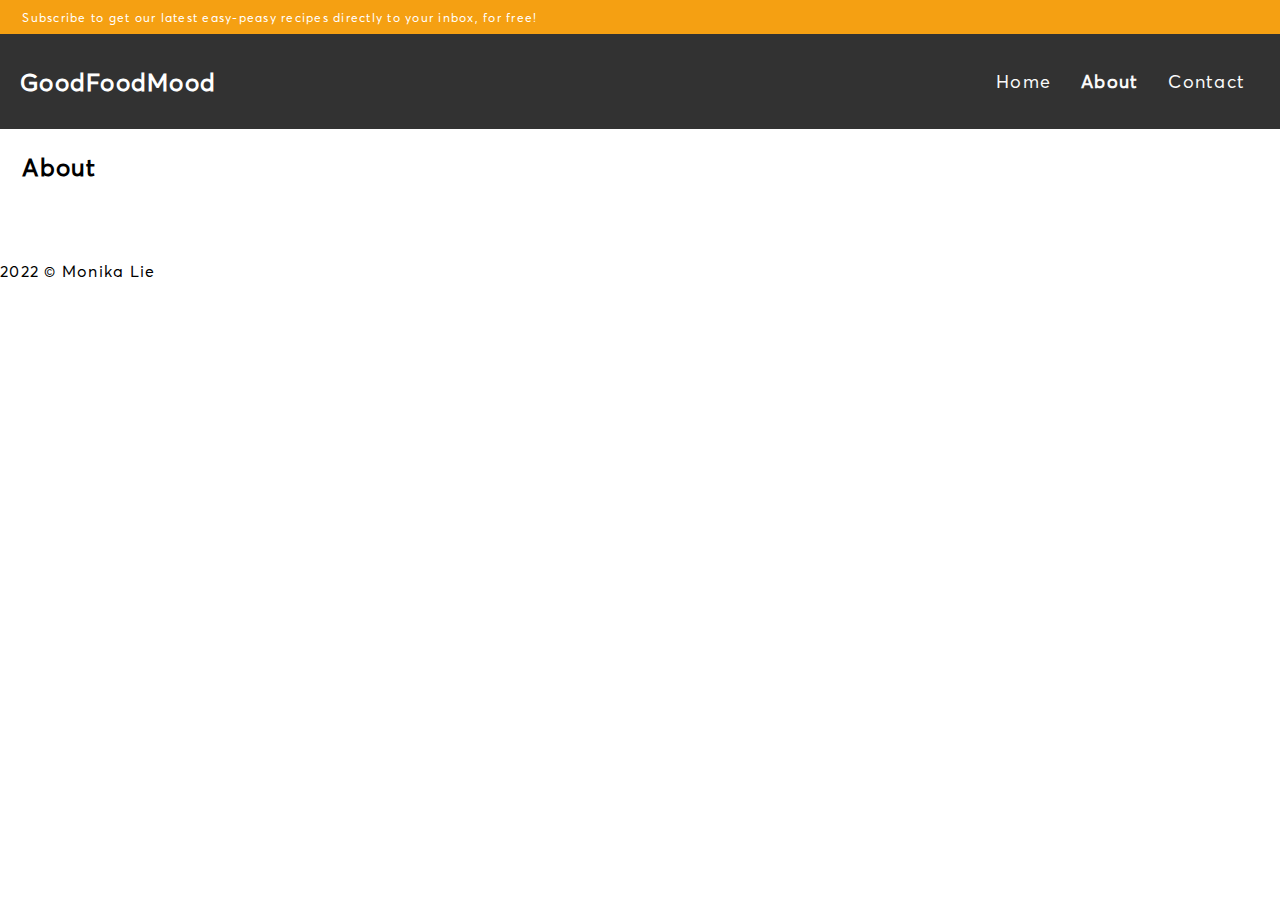
==== pages/about.html @ ccee30ae "Update about.html" ====
<!DOCTYPE html>
<html lang="en">
    <head>
        <title>GoodFoodMood | About</title>
        <meta name="description" content="Homepage for Good Food Mood" />
        <meta name="viewport" content="width=device-width,minimum-scale=1.0,maximum-scale=1.0"/>
        <link href="../css/styles.css" rel="stylesheet" />
        <link rel="icon" href="data:;base64,=" />
        <link rel="stylesheet" href="https://cdnjs.cloudflare.com/ajax/libs/font-awesome/5.15.3/css/all.min.css">
    </head>
    <body>
    <div class="wrapper">
        <!-- Subscribe AD field -->
        <div class="subscribe-field">
            <p>
                Subscribe to get our latest easy-peasy recipes directly to your inbox, for free!
            </p>
        </div>
        <!-- NAVIGATION -->
        <header class='main-header'>
            <div class="menu-wrap">
                <!-- Logo -->
                <a href='../index.html' target='_blank' class="logo-wrap">
                    <h1 clas="logo">GoodFoodMood</h1>
                </a>
                <!-- nav menu drop when checked -->
                <input type='checkbox' id='nav-tog'>
                <!-- Hamburger menu -->
                <label for='nav-tog'  class="drop-trigger">
                    <!-- Hamburg menu bars -->
                    <span class="btn-bar top"></span>
                    <span class='btn-bar middle'></span>
                    <span class='btn-bar bottom'></span>
                </label>
                <!-- Menu -->
                <nav class="main-nav">
                    <!-- Dropdown menu -->
                    <label for='nav-tog' class='nav-revert'></label>
                    <!-- Menu links -->
                    <a href='../index.html' class="nav-item">
                       Home
                    </a>
                    <a href='../pages/about.html' class="nav-item active">
                        About
                    </a>
                    <a href='../pages/contact.html' class="nav-item">
                        Contact
                    </a>
                </nav>
            </div>
        </header>
        <!-- PAGE CONTENT HERE -->
        <section class="home-content">
            <h2>About</h2>
        </section>
    </div>
        <!-- FOOTER -->
        <footer>
            2022 © Monika Lie 
        </footer>
    </body>
</html>
---- css/styles.css ----
@import "imports/variables.css";
@import "imports/nav.css";
@import "imports/layout.css";
@import "imports/header.css";
@import "imports/footer.css";

/* index.html */
@import "index.css";
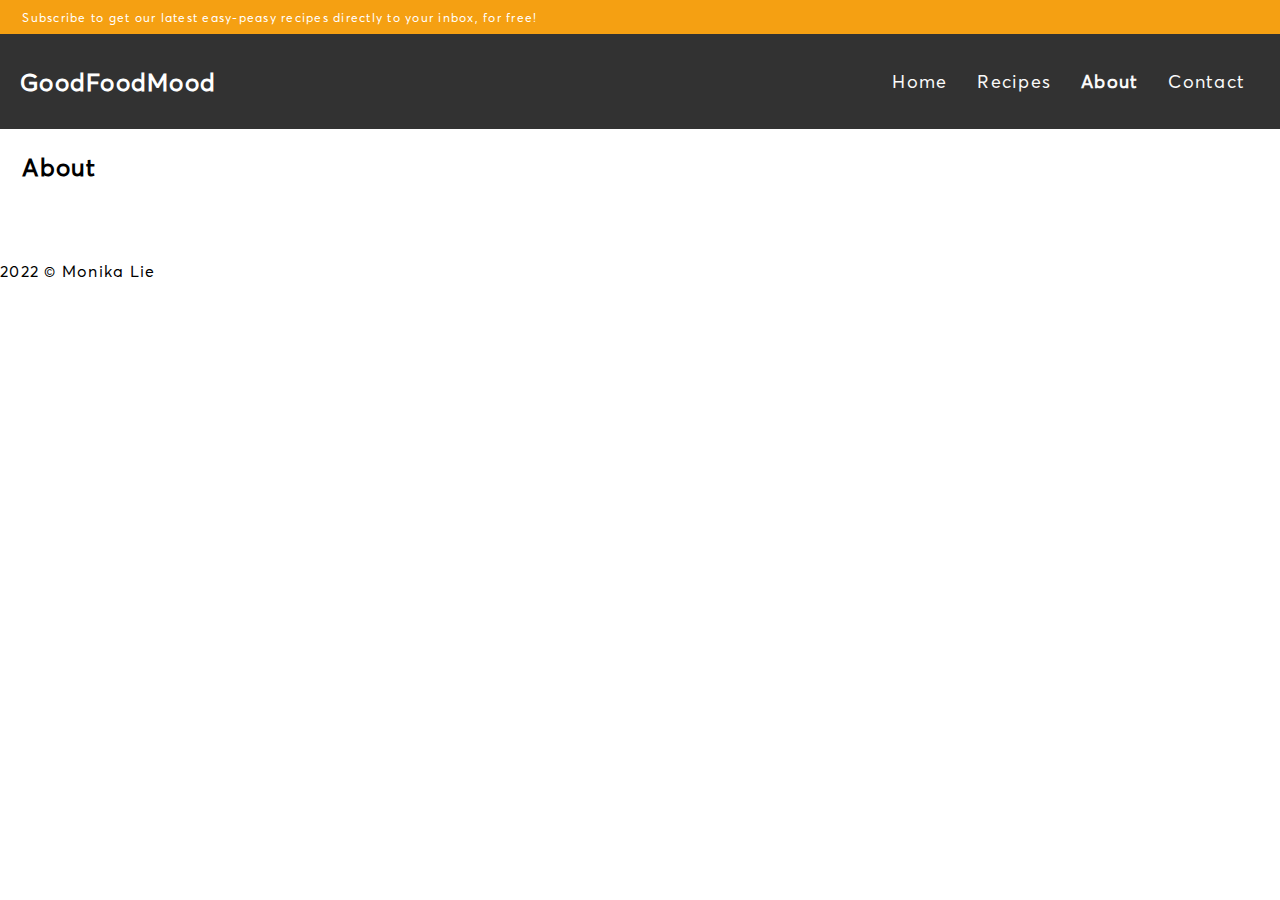
==== commit 77bebbd8: "Update about.html" ====
--- a/pages/about.html
+++ b/pages/about.html
@@ -2,7 +2,7 @@
 <html lang="en">
     <head>
         <title>GoodFoodMood | About</title>
-        <meta name="description" content="Homepage for Good Food Mood" />
+        <meta name="description" content="About Good Food Mood" />
         <meta name="viewport" content="width=device-width,minimum-scale=1.0,maximum-scale=1.0"/>
         <link href="../css/styles.css" rel="stylesheet" />
         <link rel="icon" href="data:;base64,=" />
@@ -20,7 +20,7 @@
         <header class='main-header'>
             <div class="menu-wrap">
                 <!-- Logo -->
-                <a href='../index.html' target='_blank' class="logo-wrap">
+                <a href='../index.html' class="logo-wrap">
                     <h1 clas="logo">GoodFoodMood</h1>
                 </a>
                 <!-- nav menu drop when checked -->
@@ -39,6 +39,9 @@
                     <!-- Menu links -->
                     <a href='../index.html' class="nav-item">
                        Home
+                    </a>
+                    <a href='#' class="nav-item">
+                        Recipes
                     </a>
                     <a href='../pages/about.html' class="nav-item active">
                         About
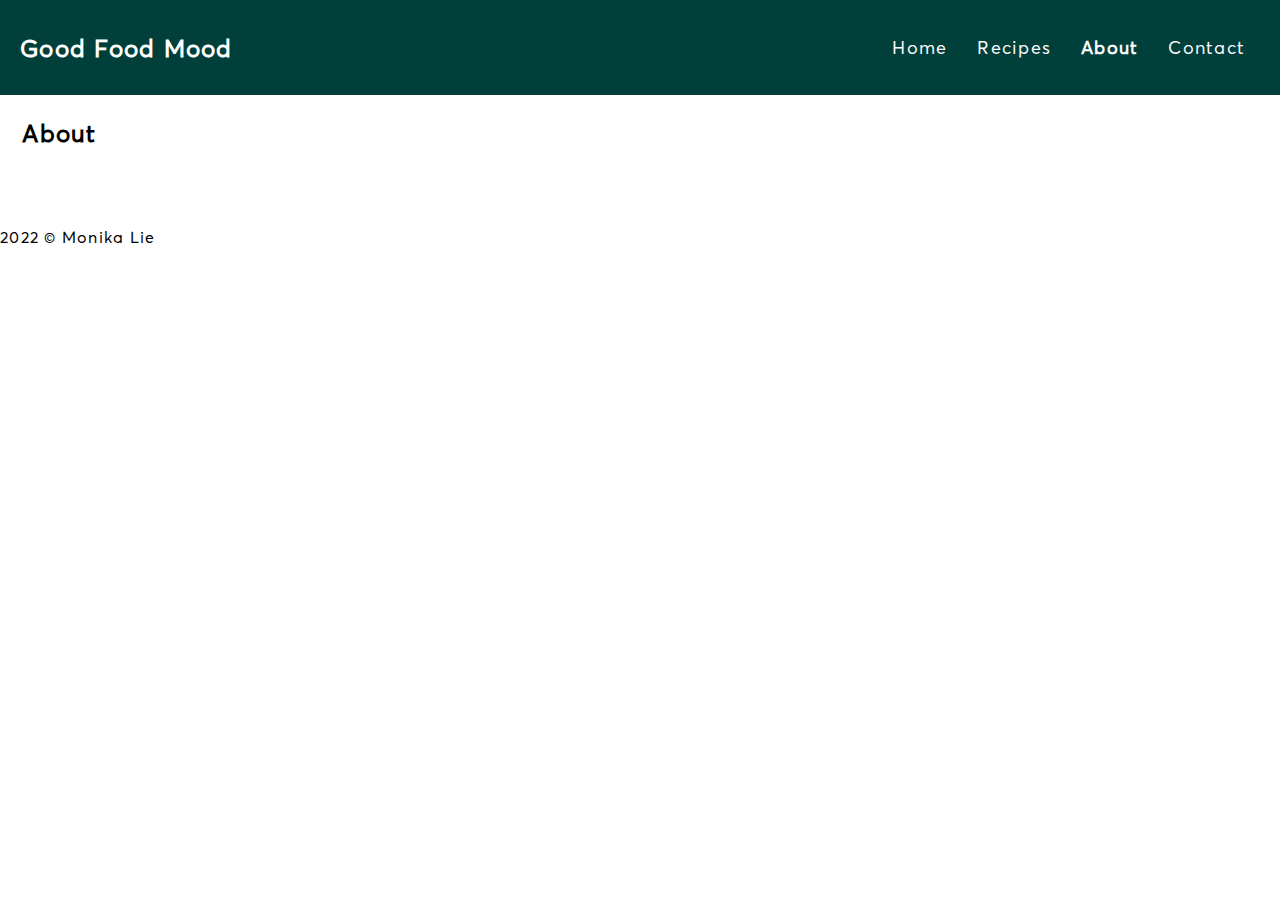
==== commit 97cc7822: "Update about.html" ====
--- a/pages/about.html
+++ b/pages/about.html
@@ -10,19 +10,17 @@
     </head>
     <body>
     <div class="wrapper">
-        <!-- Subscribe AD field -->
-        <div class="subscribe-field">
-            <p>
-                Subscribe to get our latest easy-peasy recipes directly to your inbox, for free!
-            </p>
-        </div>
         <!-- NAVIGATION -->
         <header class='main-header'>
             <div class="menu-wrap">
                 <!-- Logo -->
-                <a href='../index.html' class="logo-wrap">
-                    <h1 clas="logo">GoodFoodMood</h1>
-                </a>
+                <div class="logo-wrap">
+                    <a href='../index.html'>
+                        <h1>
+                            Good Food Mood
+                        </h1>
+                    </a>
+                    </div>
                 <!-- nav menu drop when checked -->
                 <input type='checkbox' id='nav-tog'>
                 <!-- Hamburger menu -->
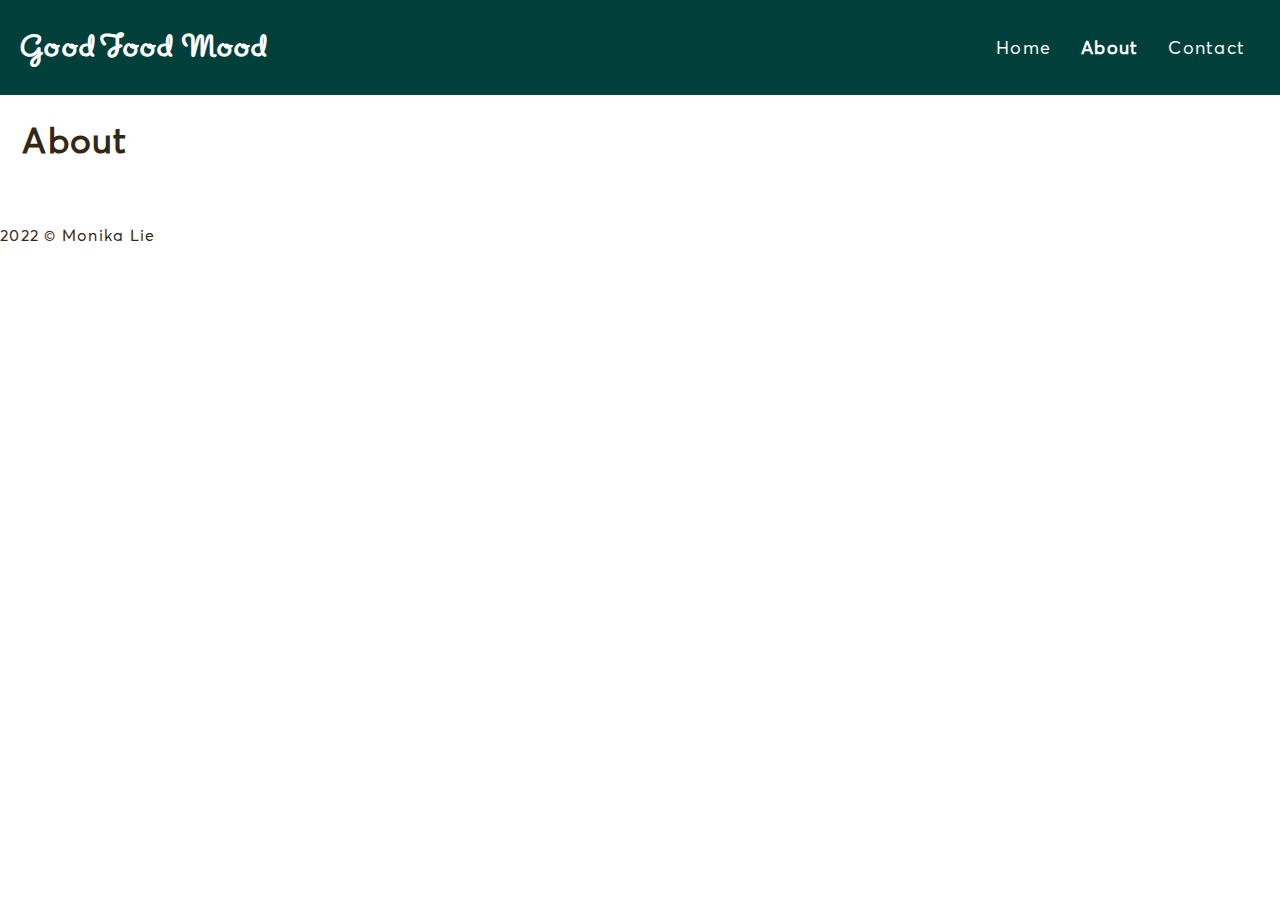
==== commit b5dc0954: "Update about.html" ====
--- a/pages/about.html
+++ b/pages/about.html
@@ -14,13 +14,9 @@
         <header class='main-header'>
             <div class="menu-wrap">
                 <!-- Logo -->
-                <div class="logo-wrap">
-                    <a href='../index.html'>
-                        <h1>
-                            Good Food Mood
-                        </h1>
-                    </a>
-                    </div>
+                <a href='../index.html' class="logo-wrap">
+                    <h1 clas="logo">Good Food Mood</h1>
+                </a>
                 <!-- nav menu drop when checked -->
                 <input type='checkbox' id='nav-tog'>
                 <!-- Hamburger menu -->
@@ -37,9 +33,6 @@
                     <!-- Menu links -->
                     <a href='../index.html' class="nav-item">
                        Home
-                    </a>
-                    <a href='#' class="nav-item">
-                        Recipes
                     </a>
                     <a href='../pages/about.html' class="nav-item active">
                         About
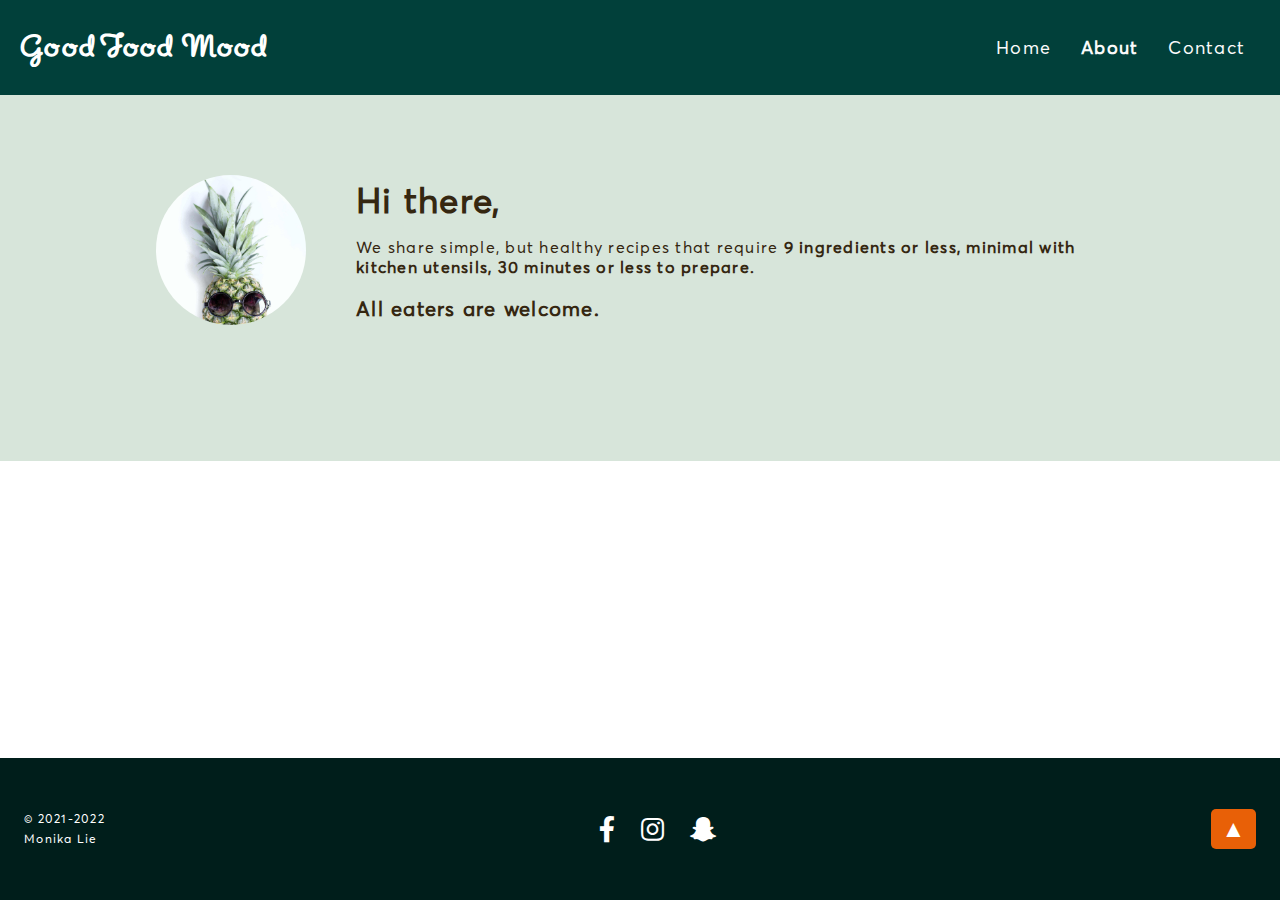
==== commit 30534a22: "Update about.html" ====
--- a/pages/about.html
+++ b/pages/about.html
@@ -1,10 +1,10 @@
 <!DOCTYPE html>
 <html lang="en">
     <head>
-        <title>GoodFoodMood | About</title>
+        <title>Good Food Mood | About</title>
         <meta name="description" content="About Good Food Mood" />
         <meta name="viewport" content="width=device-width,minimum-scale=1.0,maximum-scale=1.0"/>
-        <link href="../css/styles.css" rel="stylesheet" />
+        <link href="../css/pages/about.css" rel="stylesheet" />
         <link rel="icon" href="data:;base64,=" />
         <link rel="stylesheet" href="https://cdnjs.cloudflare.com/ajax/libs/font-awesome/5.15.3/css/all.min.css">
     </head>
@@ -15,7 +15,7 @@
             <div class="menu-wrap">
                 <!-- Logo -->
                 <a href='../index.html' class="logo-wrap">
-                    <h1 clas="logo">Good Food Mood</h1>
+                    <h1 class="logo">Good Food Mood</h1>
                 </a>
                 <!-- nav menu drop when checked -->
                 <input type='checkbox' id='nav-tog'>
@@ -45,12 +45,34 @@
         </header>
         <!-- PAGE CONTENT HERE -->
         <section class="home-content">
-            <h2>About</h2>
+            <article class="intro">
+                <img class="intro-img" src="../img/avatar.jpg" alt="avatar image" />
+                <div>
+                    <h2>Hi there,</h2>
+                    <p>We share simple, but healthy recipes that require 
+                        <b>9 ingredients or less, minimal with kitchen utensils, 30 minutes or less to prepare.</b>
+                    </p>
+                    <b class="big-bold">All eaters are welcome.</b>
+                </div>
+            </article>
         </section>
     </div>
         <!-- FOOTER -->
         <footer>
-            2022 © Monika Lie 
+            <article class="footer">
+                <p>© 2021-2022</p>
+                <p> Monika Lie</p>
+            </article>
+            <article class="footer" id="links">
+                <i class="fab fa-facebook-f"></i>
+                <i class="fab fa-instagram"></i>
+                <i class="fab fa-snapchat-ghost"></i> 
+            </article>
+            <article class="footer">
+                <button class="top-btn">
+                    &#9650;
+                </button>
+            </article>
         </footer>
     </body>
 </html>
--- a/css/pages/about.css
+++ b/css/pages/about.css
@@ -0,0 +1,48 @@
+@import "../imports/variables.css";
+@import "../imports/nav.css";
+@import "../imports/layout.css";
+@import "../imports/footer.css";
+
+.home-content {
+    padding: 0;
+}
+
+.intro {
+    background: #D7E5DA;
+    display: flex;
+    flex-direction: row;
+    align-items: center;
+    justify-content: center;
+    gap: 50px;
+    padding: 5rem 1.5rem 8.5rem;
+}
+
+.intro div {
+    max-width: 768px;
+}
+
+.intro p {
+    margin-bottom: 1.2rem;
+}
+
+.intro img {
+    border-radius: 100%;
+    height: 150px;
+    object-fit: cover;
+    width: 150px;
+}
+
+b, .big-bold {
+    text-decoration: none;
+}
+
+.big-bold {
+    font-size: 20px;
+}
+
+@media only screen and (max-width: 600px) {
+    .intro {
+        flex-direction: column;
+        text-align: center;
+    }
+}
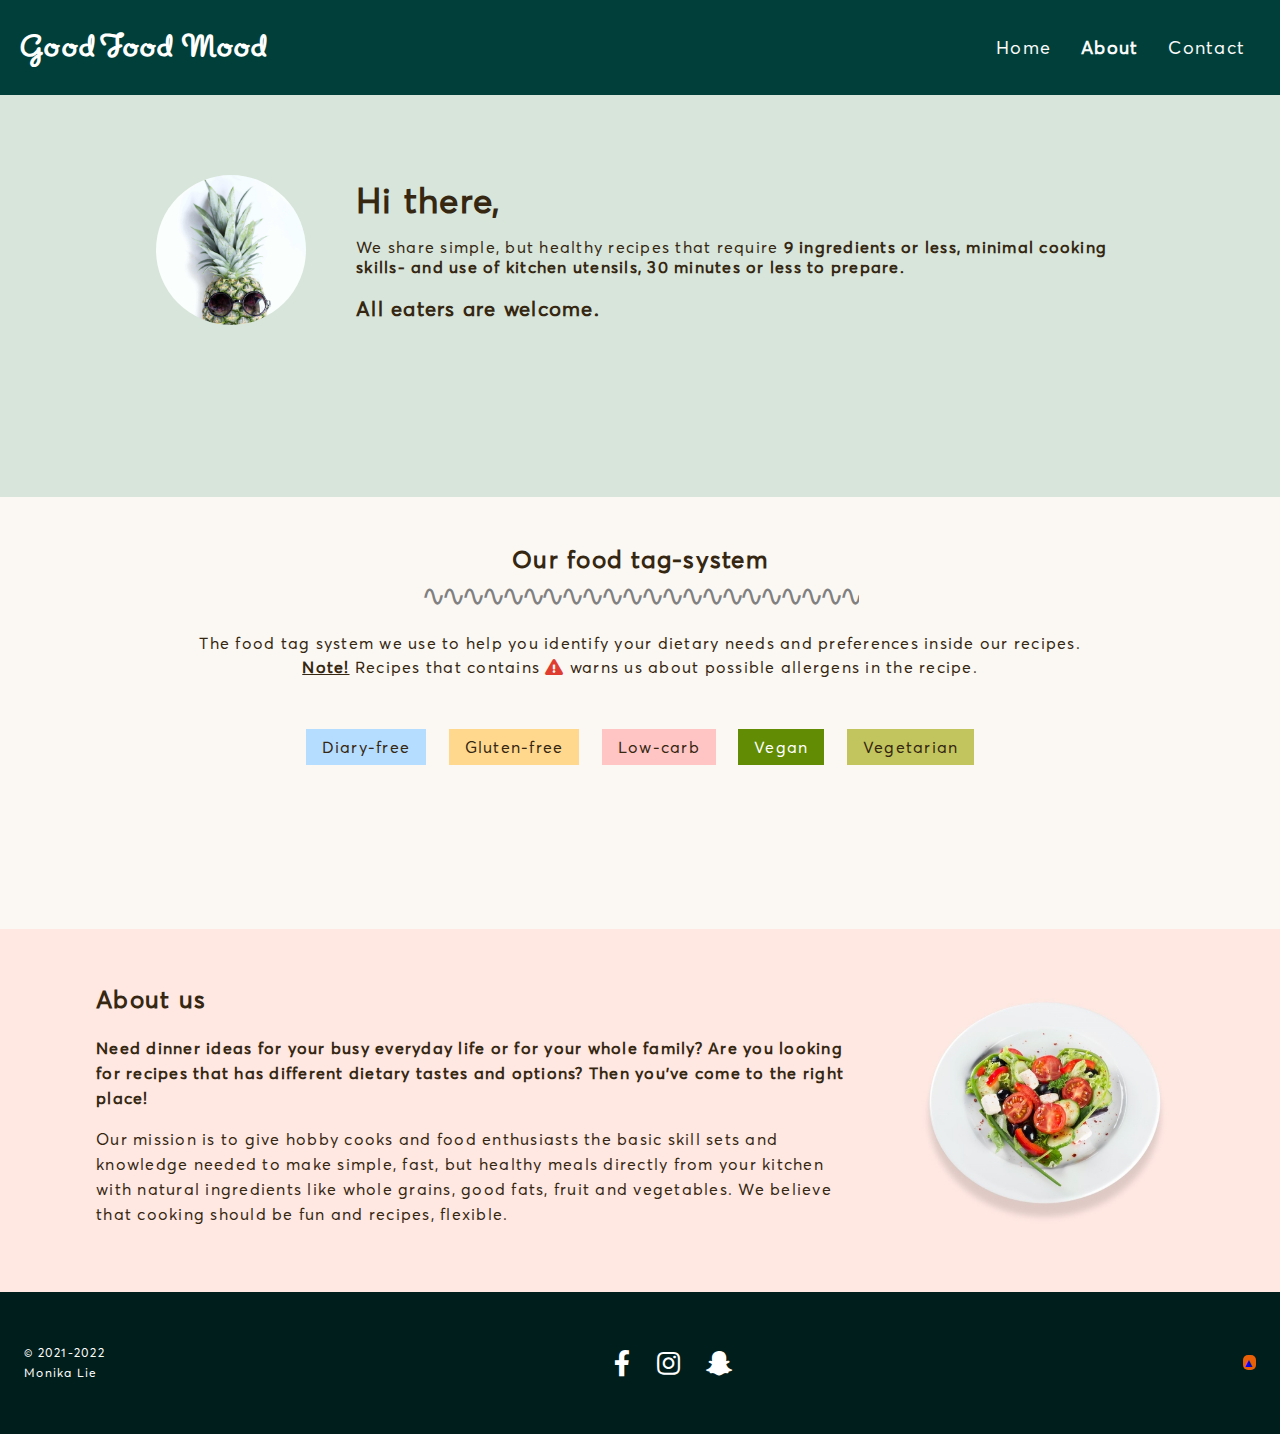
==== commit 28fff28c: "Update about.html" ====
--- a/pages/about.html
+++ b/pages/about.html
@@ -50,10 +50,48 @@
                 <div>
                     <h2>Hi there,</h2>
                     <p>We share simple, but healthy recipes that require 
-                        <b>9 ingredients or less, minimal with kitchen utensils, 30 minutes or less to prepare.</b>
+                        <b>9 ingredients or less, minimal cooking skills- and use of kitchen utensils, 30 minutes or less to prepare.</b>
                     </p>
                     <b class="big-bold">All eaters are welcome.</b>
                 </div>
+            </article>
+            <article class="dietary-iconset">
+                <h3>Our food tag-system</h3>
+                <hr>
+                <p>The food tag system we use to help you identify your dietary needs and preferences inside our recipes.</p>
+                <p class="note"><b>Note!</b> Recipes that contains <i class="fas fa-exclamation-triangle"></i> warns us about possible allergens in the recipe.</p>
+                <div class="icon-set">
+                    <span class="food-tag" id="diary-free">
+                        Diary-free
+                    </span>
+                    <span class="food-tag" id="gluten-free">
+                        Gluten-free
+                    </span>
+                    <span class="food-tag" id="low-carb">
+                        Low-carb
+                    </span>
+                    <span class="food-tag" id="vegan">
+                        Vegan
+                    </span>
+                    <span class="food-tag" id="vegetarian">
+                        Vegetarian
+                    </span>
+                </div>
+            </article>
+            <article class="about">
+                <div>
+                    <h3>About us</h3>
+                    <b>
+                        Need dinner ideas for your busy everyday life or for your whole family? Are you looking for recipes that has different dietary tastes and options? 
+                        Then you’ve come to the right place!
+                    </b>
+                    <p>
+                        Our mission is to give hobby cooks and food enthusiasts the basic skill sets and knowledge needed to make simple, fast, 
+                        but healthy meals directly from your kitchen with natural ingredients like whole grains, good fats, fruit and vegetables. 
+                        We believe that cooking should be fun and recipes, flexible. 
+                    </p>
+                </div>
+                <img src="../img/profile.jpg" alt="avatar image" />
             </article>
         </section>
     </div>
@@ -69,9 +107,9 @@
                 <i class="fab fa-snapchat-ghost"></i> 
             </article>
             <article class="footer">
-                <button class="top-btn">
+                <a class="top-btn" href="#">
                     &#9650;
-                </button>
+                </a>
             </article>
         </footer>
     </body>
--- a/css/pages/about.css
+++ b/css/pages/about.css
@@ -1,6 +1,7 @@
 @import "../imports/variables.css";
 @import "../imports/nav.css";
 @import "../imports/layout.css";
+@import "../imports/header.css";
 @import "../imports/footer.css";
 
 .home-content {
@@ -14,7 +15,7 @@
     align-items: center;
     justify-content: center;
     gap: 50px;
-    padding: 5rem 1.5rem 8.5rem;
+    padding: 5rem 1.5rem 10.75rem;
 }
 
 .intro div {
@@ -40,9 +41,121 @@
     font-size: 20px;
 }
 
-@media only screen and (max-width: 600px) {
+.dietary-iconset {
+    background: #FBF8F3;
+    display: flex;
+    flex-direction: column;
+    align-items: center;
+    gap: 20px;
+    justify-content: center;
+    padding: 3rem 1.5rem 10.25rem;
+}
+
+h3 {
+    font-size: 24px;
+    margin-bottom: -1rem;
+}
+.food-tag {
+    padding: .5rem 1rem;
+}
+
+#diary-free {
+    background: #b5ddff;
+}
+
+#gluten-free {
+    background: #ffd88e;
+}
+
+#low-carb {
+    background: #ffc5c5;
+}
+
+#vegan {
+    background: #618C03;
+    color: white;
+}
+
+#vegetarian {
+    background: #c2c55d;
+}
+
+.icon-set {
+    display: flex;
+    flex-direction: row;
+    gap: 1.4rem;
+    margin-top: 2rem;
+}
+
+.note {
+    margin-top: -1rem;
+}
+
+.note b {
+    text-decoration: underline;
+}
+
+.note i {
+    color: #e03d31;
+}
+
+.about {
+    align-items: center;
+    background: #ffe7e2;
+    display: flex;
+    flex-direction: row;
+    gap: 45px;
+    justify-content: center;
+    line-height: 25px;
+    padding: 2.5rem 1.5rem 3rem;
+}
+
+.about div {
+    max-width: 768px;
+}
+
+.about img {
+    height: 275px;
+    object-fit: cover;
+    width: 275px;
+}
+
+.about h3 {
+    margin-bottom: 1.5rem;
+}
+
+.about p {
+    margin-top: 1rem;
+}
+
+@media only screen and (max-width: 768px) {
+    .about {
+        flex-direction: column;
+        gap: 0;
+        padding-bottom: 2.5rem;
+        padding-top: 1.5rem;
+    }
+    .about img {
+        height: auto;
+        width: 100%;
+    }
+    .dietary-iconset {
+        padding-bottom: 4rem;
+    }
     .intro {
         flex-direction: column;
         text-align: center;
     }
+    .icon-set {
+        flex-direction: column;
+        width: 100%;
+    }
+    .dietary-iconset, .icon-set {
+        text-align: center;
+    } 
+    .note {
+        margin-bottom: 1rem;
+        margin-top: 0;
+    }
 }
+
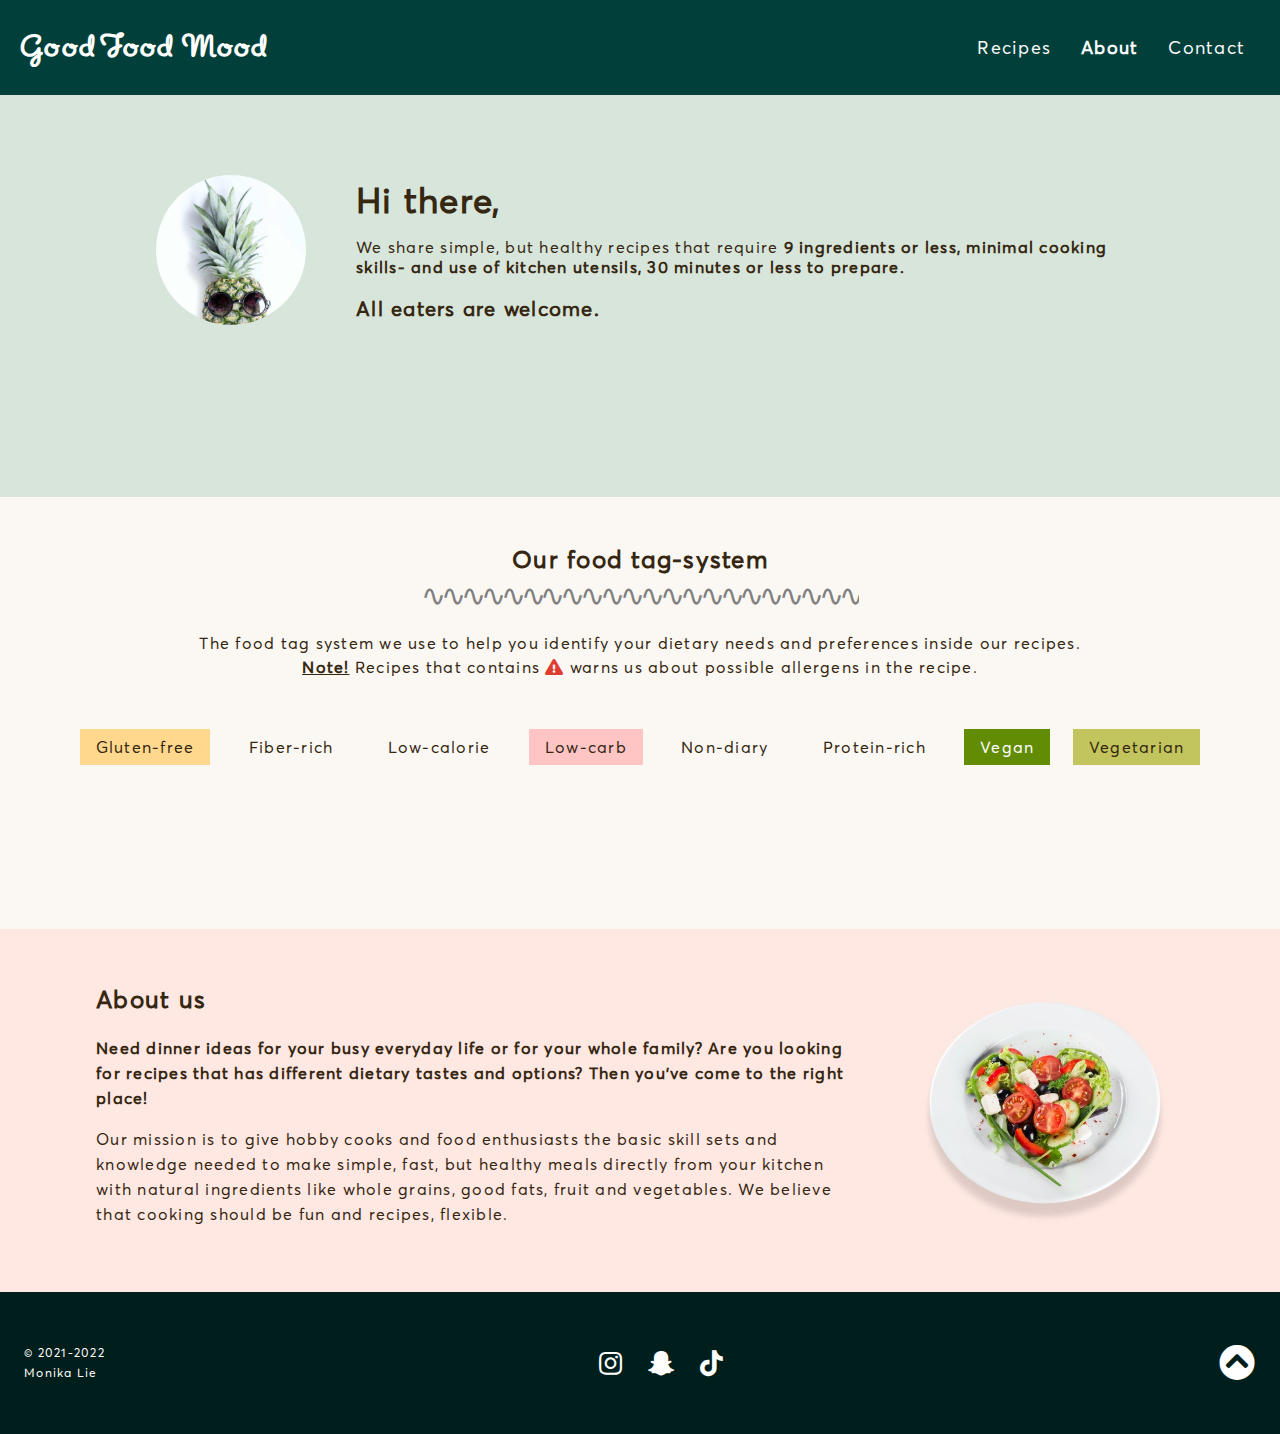
==== commit e4b87c81: "Update about.html" ====
--- a/pages/about.html
+++ b/pages/about.html
@@ -32,7 +32,7 @@
                     <label for='nav-tog' class='nav-revert'></label>
                     <!-- Menu links -->
                     <a href='../index.html' class="nav-item">
-                       Home
+                        Recipes
                     </a>
                     <a href='../pages/about.html' class="nav-item active">
                         About
@@ -61,14 +61,23 @@
                 <p>The food tag system we use to help you identify your dietary needs and preferences inside our recipes.</p>
                 <p class="note"><b>Note!</b> Recipes that contains <i class="fas fa-exclamation-triangle"></i> warns us about possible allergens in the recipe.</p>
                 <div class="icon-set">
-                    <span class="food-tag" id="diary-free">
-                        Diary-free
-                    </span>
                     <span class="food-tag" id="gluten-free">
                         Gluten-free
                     </span>
+                    <span class="food-tag" id="fiber-rich">
+                        Fiber-rich
+                    </span>
+                    <span class="food-tag" id="low-calorie">
+                        Low-calorie
+                    </span>
                     <span class="food-tag" id="low-carb">
                         Low-carb
+                    </span>
+                    <span class="food-tag" id="non-diary">
+                        Non-diary
+                    </span>
+                    <span class="food-tag" id="protein-rich">
+                        Protein-rich
                     </span>
                     <span class="food-tag" id="vegan">
                         Vegan
@@ -97,18 +106,18 @@
     </div>
         <!-- FOOTER -->
         <footer>
-            <article class="footer">
+            <article class="footer" id="copyright">
                 <p>© 2021-2022</p>
                 <p> Monika Lie</p>
             </article>
             <article class="footer" id="links">
-                <i class="fab fa-facebook-f"></i>
                 <i class="fab fa-instagram"></i>
                 <i class="fab fa-snapchat-ghost"></i> 
+                <i class="fab fa-tiktok"></i>
             </article>
-            <article class="footer">
+            <article class="footer" id="back">
                 <a class="top-btn" href="#">
-                    &#9650;
+                    <i class="fas fa-chevron-circle-up"></i>
                 </a>
             </article>
         </footer>
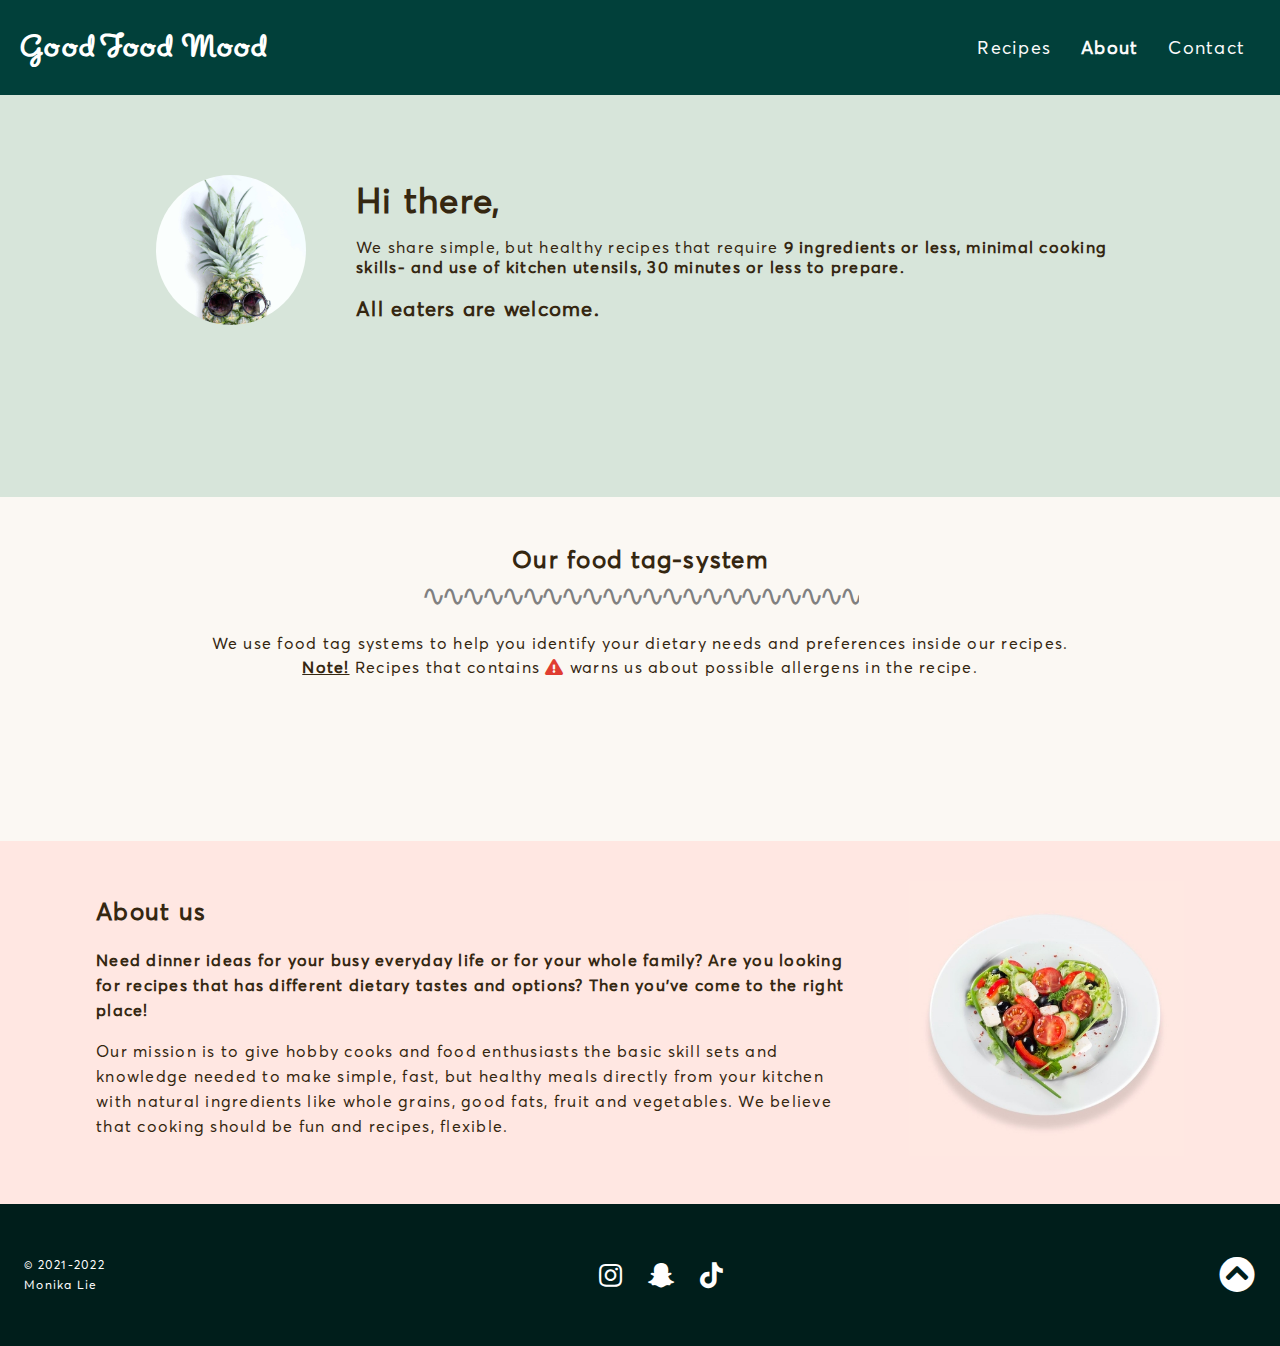
==== commit bc49eb12: "Update about.html" ====
--- a/pages/about.html
+++ b/pages/about.html
@@ -58,34 +58,8 @@
             <article class="dietary-iconset">
                 <h3>Our food tag-system</h3>
                 <hr>
-                <p>The food tag system we use to help you identify your dietary needs and preferences inside our recipes.</p>
+                <p>We use food tag systems to help you identify your dietary needs and preferences inside our recipes.</p>
                 <p class="note"><b>Note!</b> Recipes that contains <i class="fas fa-exclamation-triangle"></i> warns us about possible allergens in the recipe.</p>
-                <div class="icon-set">
-                    <span class="food-tag" id="gluten-free">
-                        Gluten-free
-                    </span>
-                    <span class="food-tag" id="fiber-rich">
-                        Fiber-rich
-                    </span>
-                    <span class="food-tag" id="low-calorie">
-                        Low-calorie
-                    </span>
-                    <span class="food-tag" id="low-carb">
-                        Low-carb
-                    </span>
-                    <span class="food-tag" id="non-diary">
-                        Non-diary
-                    </span>
-                    <span class="food-tag" id="protein-rich">
-                        Protein-rich
-                    </span>
-                    <span class="food-tag" id="vegan">
-                        Vegan
-                    </span>
-                    <span class="food-tag" id="vegetarian">
-                        Vegetarian
-                    </span>
-                </div>
             </article>
             <article class="about">
                 <div>
